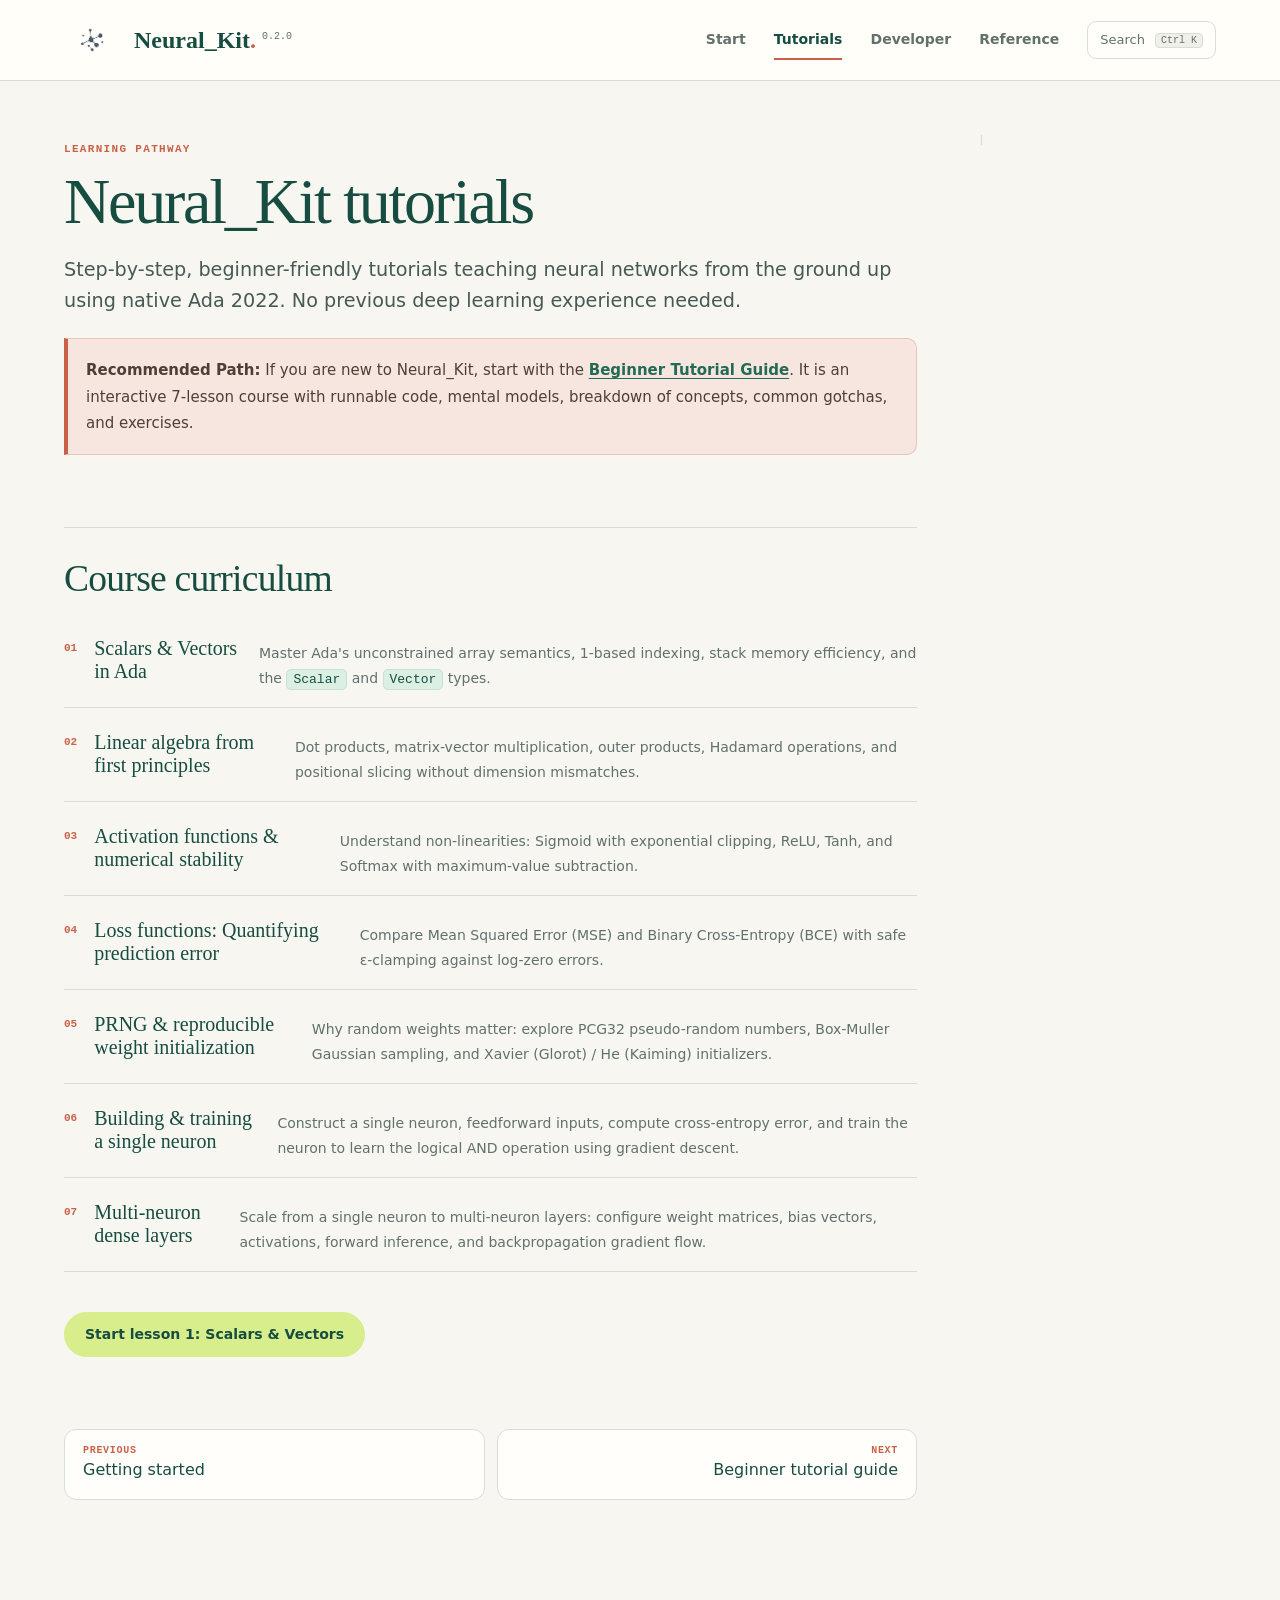
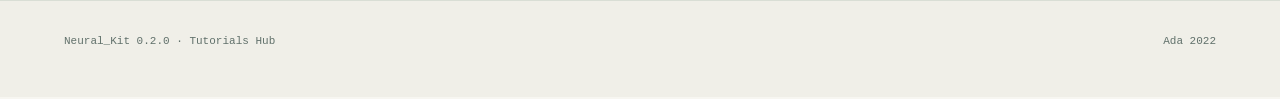
==== docs/tutorials/index.html @ 42a28716 "fix(docs): rename Docs to docs for GitHub Pages compatibility" ====
<!doctype html><html lang=en><head><meta charset=utf-8><meta name=viewport content="width=device-width,initial-scale=1"><title>Tutorials · Neural_Kit 0.2.0</title><link rel=stylesheet href="../styles.css"><link rel="icon" type="image/png" href="../assets/logo.png"></head><body data-r="../"><header><div class=w><a class=brand href="../index.html"><img src="../assets/logo.png" alt="Neural_Kit"><span>Neural_Kit<i>.</i><sup>0.2.0</sup></span></a><nav><a href="../getting-started.html">Start</a><a href="../tutorials/index.html" class=on>Tutorials</a><a href="../developer-overview.html">Developer</a><a href="../reference.html">Reference</a></nav><button class=sb id=sk>Search <kbd>Ctrl K</kbd></button><button class=mb id=mb aria-label=Menu>≡</button></div></header><div class="w doc"><article>
<p class=eb>Learning Pathway</p><h1>Neural_Kit tutorials</h1>
<p class=lead>Step-by-step, beginner-friendly tutorials teaching neural networks from the ground up using native Ada 2022. No previous deep learning experience needed.</p>

<div class="note"><p><b>Recommended Path:</b> If you are new to Neural_Kit, start with the <a href="beginner-guide.html"><b>Beginner Tutorial Guide</b></a>. It is an interactive 7-lesson course with runnable code, mental models, breakdown of concepts, common gotchas, and exercises.</p></div>

<h2 id="lessons">Course curriculum</h2>
<ol class=les>
<li><a href="beginner-guide.html#l1">Scalars & Vectors in Ada</a><p>Master Ada's unconstrained array semantics, 1-based indexing, stack memory efficiency, and the <code>Scalar</code> and <code>Vector</code> types.</p></li>
<li><a href="beginner-guide.html#l2">Linear algebra from first principles</a><p>Dot products, matrix-vector multiplication, outer products, Hadamard operations, and positional slicing without dimension mismatches.</p></li>
<li><a href="beginner-guide.html#l3">Activation functions & numerical stability</a><p>Understand non-linearities: Sigmoid with exponential clipping, ReLU, Tanh, and Softmax with maximum-value subtraction.</p></li>
<li><a href="beginner-guide.html#l4">Loss functions: Quantifying prediction error</a><p>Compare Mean Squared Error (MSE) and Binary Cross-Entropy (BCE) with safe ε-clamping against log-zero errors.</p></li>
<li><a href="beginner-guide.html#l5">PRNG & reproducible weight initialization</a><p>Why random weights matter: explore PCG32 pseudo-random numbers, Box-Muller Gaussian sampling, and Xavier (Glorot) / He (Kaiming) initializers.</p></li>
<li><a href="beginner-guide.html#l6">Building & training a single neuron</a><p>Construct a single neuron, feedforward inputs, compute cross-entropy error, and train the neuron to learn the logical AND operation using gradient descent.</p></li>
<li><a href="beginner-guide.html#l7">Multi-neuron dense layers</a><p>Scale from a single neuron to multi-neuron layers: configure weight matrices, bias vectors, activations, forward inference, and backpropagation gradient flow.</p></li>
</ol>

<div class="cta" style="margin-top:40px"><a class="btn p" href="beginner-guide.html">Start lesson 1: Scalars & Vectors</a></div>

<div class="pn"><a href="../getting-started.html"><small>PREVIOUS</small>Getting started</a><a href="beginner-guide.html"><small>NEXT</small>Beginner tutorial guide</a></div>

</article><aside id=toc></aside></div><footer><div class=w><span>Neural_Kit 0.2.0 · Tutorials Hub</span><span>Ada 2022</span></div></footer><div id=pal><div><input id=pi placeholder="Search the docs…"><div id=pl></div></div></div>
<script>
const IDX=[["Overview", "index.html", "Home"], ["Getting started", "getting-started.html", "Guide"], ["Tutorials index", "tutorials/index.html", "Course"], ["Beginner tutorial guide", "tutorials/beginner-guide.html", "Tutorial"], ["Developer overview", "developer-overview.html", "Architecture"], ["API reference", "reference.html", "API"]];
const $=s=>document.querySelector(s),$$=s=>[...document.querySelectorAll(s)],R=document.body.dataset.r;
$('#mb').onclick=()=>document.body.classList.toggle('open');
const P=$('#pal'),pi=$('#pi'),pl=$('#pl');let cur=[],sel=0;
const pr=()=>{const q=pi.value.toLowerCase();cur=IDX.filter(i=>(i[0]+' '+i[2]).toLowerCase().includes(q)).slice(0,9);sel=Math.min(sel,Math.max(cur.length-1,0));pl.innerHTML=cur.map((c,i)=>`<a href="${R+c[1]}" class="${i==sel?'on':''}">${c[0]}<small>${c[2]}</small></a>`).join('')};
const op=v=>{P.classList.toggle('on',v);if(v){pi.value='';sel=0;pr();pi.focus()}};
$('#sk').onclick=()=>op(1);P.onclick=e=>e.target==P&&op(0);pi.oninput=()=>{sel=0;pr()};
addEventListener('keydown',e=>{if((e.ctrlKey||e.metaKey)&&e.key=='k'){e.preventDefault();op(1)}else if(e.key=='Escape')op(0);else if(P.classList.contains('on')){if(e.key=='ArrowDown'){sel=Math.min(sel+1,cur.length-1);pr()}else if(e.key=='ArrowUp'){sel=Math.max(sel-1,0);pr()}else if(e.key=='Enter'&&cur[sel])location.href=R+cur[sel][1]}});
</script></body></html>
---- docs/styles.css ----
:root{
  --bg:#f7f6f1;--paper:#fffefa;--paper-2:#f0efe8;--ink:#20312d;--muted:#61716b;
  --line:#d9ded5;--green:#174d40;--green-2:#236b57;--mint:#dcefe3;--lime:#d8ed8b;
  --coral:#c96148;--coral-soft:#f7e6df;--serif:"Iowan Old Style","Palatino Linotype",Palatino,Georgia,serif;
  --mono:ui-monospace,"SF Mono",Menlo,Consolas,monospace
}
*{box-sizing:border-box;margin:0}
html{scroll-behavior:smooth;scroll-padding-top:90px}
body{background:var(--bg);color:var(--ink);font:16px/1.75 system-ui,-apple-system,"Segoe UI",sans-serif;-webkit-font-smoothing:antialiased}
::selection{background:var(--lime);color:var(--ink)}
button{font:inherit;color:inherit;background:none;border:0;cursor:pointer}
a{color:var(--green-2);text-underline-offset:3px}
:focus-visible{outline:3px solid var(--coral);outline-offset:3px;border-radius:5px}
.w{width:100%;max-width:1500px;padding:0 clamp(22px,5vw,84px);margin:0 auto}
header{position:sticky;top:0;z-index:9;background:rgba(255,254,250,.92);backdrop-filter:blur(16px);border-bottom:1px solid var(--line)}
header .w{display:flex;align-items:center;height:80px;gap:28px}
.brand{display:flex;align-items:center;gap:14px;font:700 24px var(--serif);text-decoration:none;color:var(--green)}
.brand img{width:56px;height:56px;border-radius:14px;object-fit:contain;display:block}.brand i{color:var(--coral);font-style:normal}.brand sup{font:10px var(--mono);color:var(--muted);margin-left:6px}
header nav{display:flex;gap:clamp(13px,2.2vw,30px);margin-left:auto;align-items:center}
header nav a{font-size:14px;font-weight:600;color:var(--muted);text-decoration:none;padding:7px 0;border-bottom:2px solid transparent;transition:.18s}
header nav a:hover{color:var(--green)}header nav a.on{color:var(--green);border-color:var(--coral)}
.sb{display:flex;gap:10px;align-items:center;border:1px solid var(--line);background:var(--paper);border-radius:9px;padding:7px 12px;font-size:13px;color:var(--muted)}.sb:hover{border-color:var(--green-2);color:var(--green)}
kbd{font:10px var(--mono);border:1px solid var(--line);border-radius:4px;padding:1px 5px;color:var(--muted);background:var(--paper-2)}.mb{display:none;font-size:24px;color:var(--green)}
.doc{display:grid;grid-template-columns:minmax(0,1fr) 235px;gap:clamp(36px,5vw,84px);padding-top:54px;padding-bottom:100px}
article{width:100%;max-width:940px;min-width:0}article>h1:first-child,article>.eb:first-child{margin-top:8px}
.eb{font:700 11px var(--mono);letter-spacing:.12em;text-transform:uppercase;color:var(--coral);margin-bottom:14px}
h1{font:500 clamp(2.55rem,5vw,4.3rem)/1.02 var(--serif);letter-spacing:-.035em;margin-bottom:20px;color:var(--green)}h1 em{color:var(--coral);font-style:normal}
h2{font:500 clamp(1.75rem,3vw,2.35rem)/1.12 var(--serif);letter-spacing:-.02em;margin:72px 0 16px;padding-top:30px;border-top:1px solid var(--line);color:var(--green)}
h3{font:700 14px var(--mono);margin:34px 0 9px;color:var(--green-2)}
p{margin:13px 0;color:var(--ink)}.lead{font-size:clamp(1.08rem,1.5vw,1.28rem);line-height:1.62;color:#465a53;max-width:850px}
code{font:13px var(--mono)}p code,li code,td code,summary code{color:#14513f;background:var(--mint);border:1px solid #c9e1d2;padding:2px 6px;border-radius:5px}
ul,ol{margin:14px 0 14px 24px;color:var(--ink)}li{margin:6px 0;padding-left:3px}li::marker{color:var(--coral)}
pre{position:relative;font:13.5px/1.72 var(--mono);background:#17241f;border:1px solid #2b4038;border-radius:14px;padding:0;margin:24px 0;overflow:hidden;tab-size:4;box-shadow:0 12px 28px rgba(30,55,45,.13)}
.mac-bar{display:flex;align-items:center;justify-content:space-between;height:40px;padding:0 15px;background:#20332c;border-bottom:1px solid #30483e;user-select:none}
.mac-dots{display:flex;align-items:center;gap:7px;width:60px}.mac-dot{width:10px;height:10px;border-radius:50%;display:inline-block}.mac-dot.r{background:#e47c68}.mac-dot.y{background:#e9c46a}.mac-dot.g{background:#8bcf91}
.mac-title{font:600 11px var(--mono);color:#c7d8cf;letter-spacing:.03em}pre .cb{font:11px var(--mono);color:#e2efac;border:1px solid #536849;border-radius:6px;padding:3px 10px;background:#304238;cursor:pointer;transition:.15s}pre .cb:hover{background:var(--lime);border-color:var(--lime);color:var(--ink)}
pre code{display:block;font:inherit;padding:17px 20px;overflow-x:auto;color:#f2f5ed;counter-reset:ln}.line{display:block;min-height:1.72em}.line::before{counter-increment:ln;content:counter(ln);display:inline-block;width:2.2em;margin-right:1.35em;color:#83958a;text-align:right;user-select:none;font-size:11px;opacity:.75}pre.sh .line::before,pre.raw .line::before{display:none}
.k{color:#f08072;font-weight:600}.t{color:#70d2b5}.f{color:#f0cb79}.s{color:#b6df8b}.n{color:#efa474}.o{color:#d7a0e7}.c{color:#91a69a;font-style:italic}.b{color:#ffa36c;font-weight:600}.flg{color:#d8ed8b}.cmd{color:#f0cb79;font-weight:600}.sc{color:#70d2b5}
table{width:100%;border-collapse:separate;border-spacing:0;margin:22px 0;font-size:14px;background:var(--paper);border:1px solid var(--line);border-radius:12px;overflow:hidden}th{font:700 11px var(--mono);letter-spacing:.07em;text-transform:uppercase;color:var(--green);text-align:left;background:var(--mint)}th,td{padding:12px 15px;border-bottom:1px solid var(--line);vertical-align:top}tr:last-child td{border-bottom:0}td{color:#46564f}td:first-child{color:var(--ink);font-weight:650}
.note{border:1px solid #e8c4b7;border-left:4px solid var(--coral);background:var(--coral-soft);padding:14px 18px;border-radius:0 10px 10px 0;margin:22px 0}.note p{margin:4px 0;color:#513d36;font-size:15px}
.hero{padding:clamp(28px,5vw,64px);margin:0 0 34px;border-radius:22px;background:var(--green);color:#fffefa;box-shadow:0 16px 36px rgba(23,77,64,.14);position:relative;overflow:hidden}.hero:after{content:"";position:absolute;width:330px;height:330px;border-radius:50%;background:rgba(216,237,139,.12);right:-90px;top:-140px}.hero>*{position:relative;z-index:1}.hero h1{color:#fffefa;max-width:760px}.hero h1 em{color:var(--lime)}.hero .eb{color:var(--lime)}.hero p{color:#e5efe9}.hero .lead{color:#e2eee7}.cta{display:flex;flex-wrap:wrap;gap:12px;margin:28px 0 4px}
.btn{display:inline-flex;align-items:center;justify-content:center;min-height:44px;padding:9px 20px;border-radius:999px;border:1px solid #9ab6a8;font-size:14px;font-weight:650;text-decoration:none;color:var(--green);background:var(--paper);transition:.18s}.btn:hover{transform:translateY(-1px);border-color:var(--lime)}.btn.p{background:var(--lime);border-color:var(--lime);color:var(--green);font-weight:750}.hero .btn:not(.p){background:transparent;border-color:#8eaa9d;color:#fffefa}
.grid{display:grid;grid-template-columns:repeat(auto-fit,minmax(min(100%,250px),1fr));gap:14px;margin:24px 0}.card{display:block;border:1px solid var(--line);border-radius:14px;padding:22px;background:var(--paper);text-decoration:none;color:var(--ink);transition:.2s}.card:hover{border-color:#8fbaa7;box-shadow:0 10px 24px rgba(35,75,60,.09);transform:translateY(-2px)}.card b{font:500 21px var(--serif);display:block;color:var(--green)}.card span{color:var(--muted);font-size:14px;line-height:1.6;display:block;margin-top:7px}.card small{font:700 10px var(--mono);letter-spacing:.08em;color:var(--coral)}
details{border:1px solid var(--line);border-radius:11px;margin:14px 0;background:var(--paper)}summary{padding:13px 16px;cursor:pointer;font-size:14px;font-weight:650;color:var(--green);list-style:none}summary::before{content:"＋ ";color:var(--coral);font-family:var(--mono)}details[open]>summary::before{content:"− "}details>div{padding:0 16px 10px}
.fl{display:flex;flex-wrap:wrap;gap:7px;margin:22px 0}.fl span{font:12px var(--mono);border:1px solid var(--line);border-radius:7px;padding:7px 10px;color:var(--muted);background:var(--paper)}.fl span:not(:last-child)::after{content:"→";color:var(--coral);margin-left:10px}.fl span:nth-child(even){color:var(--green)}
.les{list-style:none;margin:20px 0;padding:0;counter-reset:l}.les li{counter-increment:l;display:flex;gap:17px;padding:17px 0;border-bottom:1px solid var(--line)}.les li::before{content:counter(l,decimal-leading-zero);font:700 11px var(--mono);color:var(--coral);padding-top:5px}.les a{color:var(--green);font:500 20px var(--serif);text-decoration:none}.les a:hover{color:var(--coral)}.les p{margin:4px 0 0;font-size:14px;color:var(--muted)}
.done{font:11px var(--mono);border:1px solid var(--line);border-radius:999px;padding:5px 13px;color:var(--muted);margin-top:6px;background:var(--paper)}.done.on{border-color:var(--green-2);color:var(--green);background:var(--mint)}
.prog{position:sticky;top:80px;z-index:5;margin:0 0 24px;padding:12px 16px;font:11px var(--mono);color:var(--green);background:var(--paper);border:1px solid var(--line);border-radius:11px}.prog i{display:block;height:4px;background:var(--paper-2);border-radius:3px;margin-top:8px;overflow:hidden}.prog b{display:block;height:100%;width:0;background:var(--coral);transition:.3s}
.pn{display:grid;grid-template-columns:1fr 1fr;gap:12px;margin-top:72px}.pn a{border:1px solid var(--line);border-radius:12px;padding:15px 18px;text-decoration:none;color:var(--green);background:var(--paper);transition:.2s}.pn a:hover{border-color:#8fbaa7}.pn small{display:block;font:700 10px var(--mono);color:var(--coral);letter-spacing:.07em}.pn a:last-child{text-align:right}
aside{position:sticky;top:100px;align-self:start;font-size:12px;border-left:1px solid var(--line);padding:5px 0 5px 17px}aside b{display:block;font:700 10px var(--mono);letter-spacing:.12em;color:var(--coral);margin-bottom:12px;text-transform:uppercase}aside a{display:block;color:var(--muted);text-decoration:none;padding:4px 0;line-height:1.45;margin-bottom:5px}aside a:hover,aside a.on{color:var(--green);font-weight:700}
footer{border-top:1px solid var(--line);padding:34px 0 50px;color:var(--muted);font:11px var(--mono);background:#f0efe8}footer .w{display:flex;justify-content:space-between;gap:16px}
#pal{position:fixed;inset:0;background:rgba(26,44,37,.38);backdrop-filter:blur(4px);display:none;justify-content:center;align-items:flex-start;padding-top:14vh;z-index:20}#pal.on{display:flex}#pal>div{width:min(660px,92vw);background:var(--paper);border:1px solid var(--line);border-radius:14px;overflow:hidden;box-shadow:0 20px 60px rgba(20,45,35,.22)}#pal input{width:100%;background:none;border:0;border-bottom:1px solid var(--line);padding:16px 18px;color:var(--ink);font:inherit;outline:0}#pal a{display:flex;justify-content:space-between;padding:10px 18px;color:var(--ink);text-decoration:none;font-size:14px}#pal a.on{background:var(--mint);color:var(--green);font-weight:700}#pal a small{color:var(--coral);font-family:var(--mono)}
@media(max-width:1050px){.doc{grid-template-columns:minmax(0,1fr) 190px;gap:30px}.w{padding-left:26px;padding-right:26px}header .w{gap:18px}header nav{gap:14px}}
@media(max-width:820px){.doc{display:block;padding-top:34px}article{max-width:100%}aside{display:none}header .w{height:64px}header nav{display:none;position:fixed;inset:64px 0 auto;background:var(--paper);border-bottom:1px solid var(--line);flex-direction:column;align-items:stretch;padding:14px 26px 22px;gap:2px;box-shadow:0 16px 24px rgba(20,45,35,.12)}header nav a{font-size:16px;padding:10px 2px;border-bottom:1px solid var(--line)}body.open header nav{display:flex}.mb{display:block;margin-left:0}.sb{margin-left:auto}.grid{grid-template-columns:1fr 1fr}.hero{padding:30px 24px}.hero:after{right:-190px}}
@media(max-width:560px){.w{padding-left:19px;padding-right:19px}header .w{gap:12px}.brand{font-size:20px}.brand img{width:30px;height:30px}.brand sup{font-size:9px}.sb{padding:6px 9px}.sb kbd{display:none}.doc{padding-top:26px;padding-bottom:64px}h1{font-size:2.55rem}h2{margin-top:54px;font-size:1.8rem}.lead{font-size:1.08rem}.grid{grid-template-columns:1fr}.hero{border-radius:16px;margin-left:-3px;margin-right:-3px}.cta .btn{flex:1}.pn{grid-template-columns:1fr;margin-top:48px}.pn a:last-child{text-align:left}table{font-size:13px}th,td{padding:9px 9px}pre code{padding:14px 13px;font-size:12px}.line::before{margin-right:.7em;width:1.6em}footer .w{flex-direction:column;gap:8px}}
@media(prefers-reduced-motion:reduce){*,*:before,*:after{scroll-behavior:auto!important;transition:none!important;animation:none!important}}
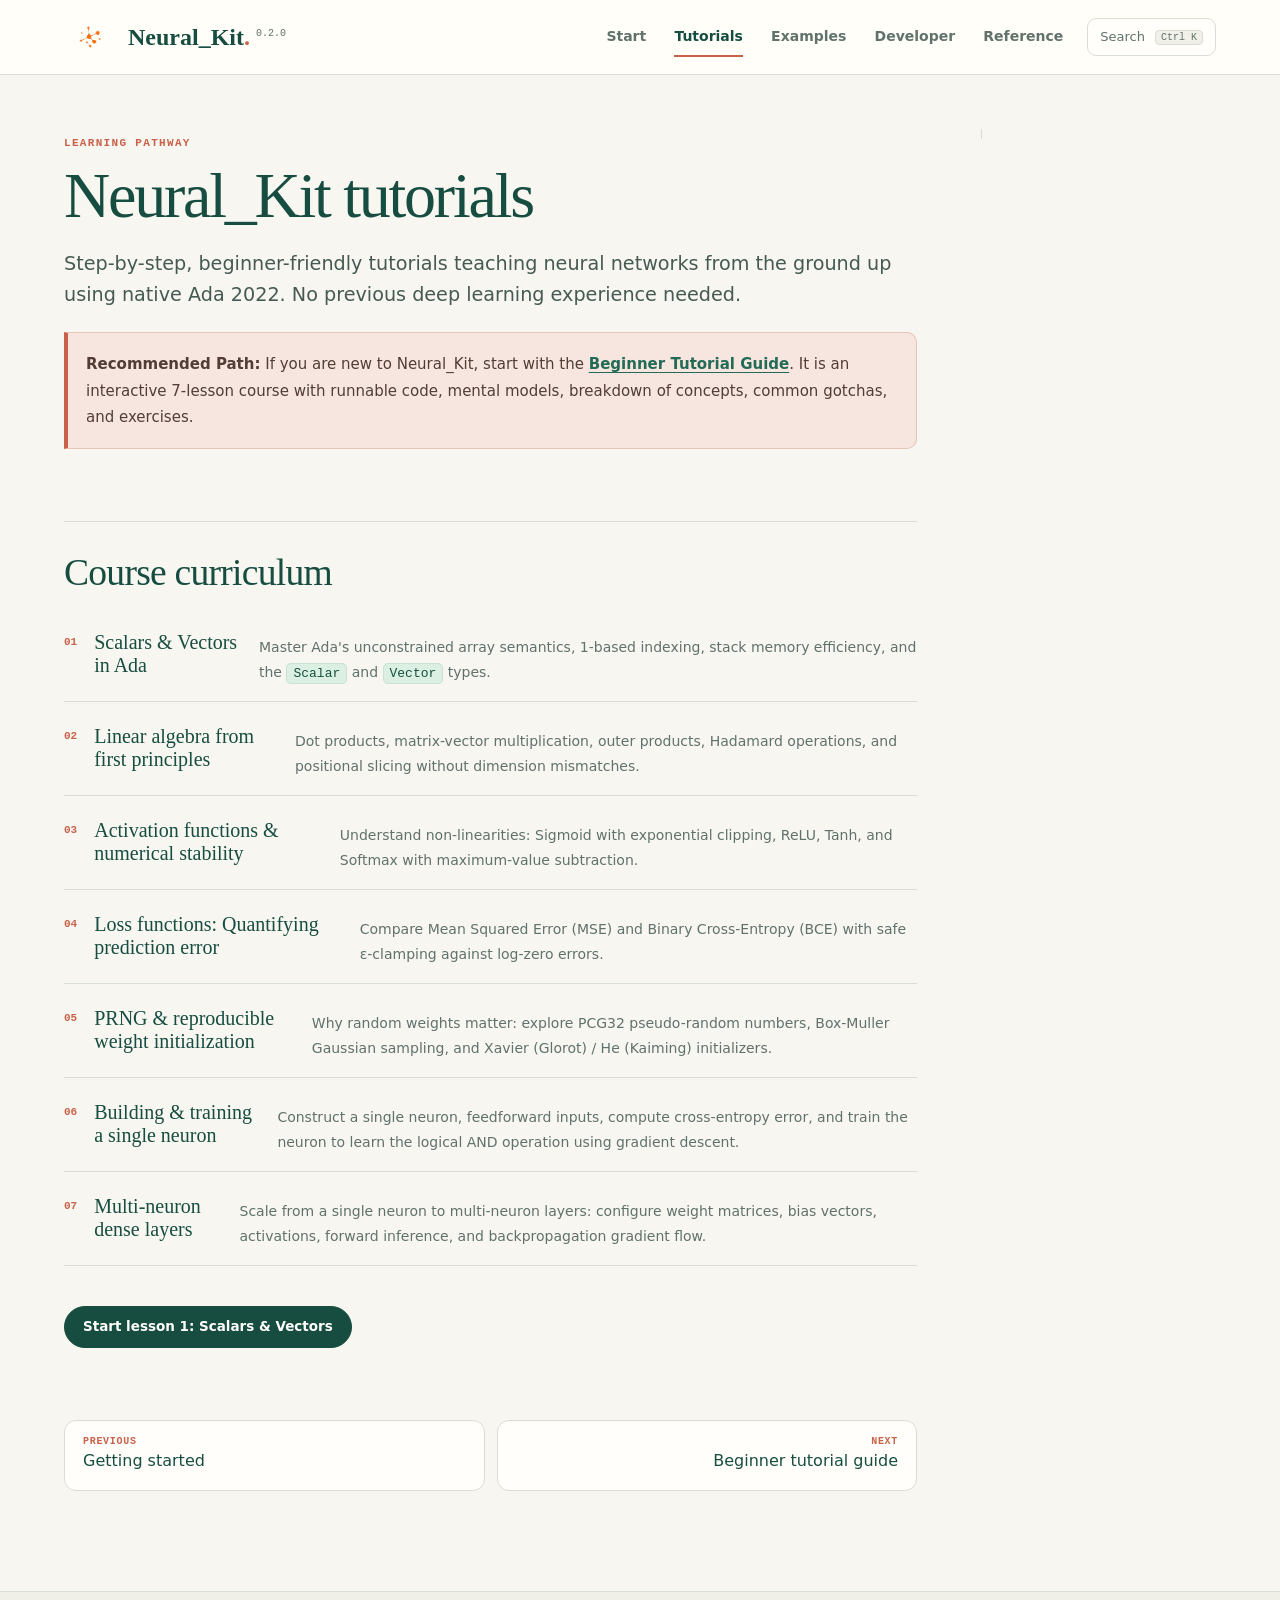
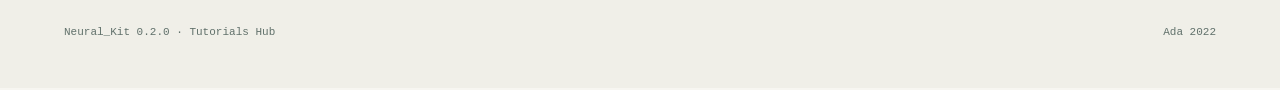
==== commit cc5cc4fd: "feat: add interactive web examples for iris classification and mnist recognition with documentation " ====
--- a/docs/tutorials/index.html
+++ b/docs/tutorials/index.html
@@ -1,4 +1,4 @@
-<!doctype html><html lang=en><head><meta charset=utf-8><meta name=viewport content="width=device-width,initial-scale=1"><title>Tutorials · Neural_Kit 0.2.0</title><link rel=stylesheet href="../styles.css"><link rel="icon" type="image/png" href="../assets/logo.png"></head><body data-r="../"><header><div class=w><a class=brand href="../index.html"><img src="../assets/logo.png" alt="Neural_Kit"><span>Neural_Kit<i>.</i><sup>0.2.0</sup></span></a><nav><a href="../getting-started.html">Start</a><a href="../tutorials/index.html" class=on>Tutorials</a><a href="../developer-overview.html">Developer</a><a href="../reference.html">Reference</a></nav><button class=sb id=sk>Search <kbd>Ctrl K</kbd></button><button class=mb id=mb aria-label=Menu>≡</button></div></header><div class="w doc"><article>
+<!doctype html><html lang=en><head><meta charset=utf-8><meta name=viewport content="width=device-width,initial-scale=1"><title>Tutorials · Neural_Kit 0.2.0</title><link rel=stylesheet href="../styles.css"><link rel="icon" type="image/png" href="../assets/logo.png"></head><body data-r="../"><header><div class=w><a class=brand href="../index.html"><img src="../assets/logo.png" alt="Neural_Kit"><span>Neural_Kit<i>.</i><sup>0.2.0</sup></span></a><nav><a href="../getting-started.html">Start</a><a href="../tutorials/index.html" class=on>Tutorials</a><a href="../examples/index.html">Examples</a><a href="../developer-overview.html">Developer</a><a href="../reference.html">Reference</a></nav><button class=sb id=sk>Search <kbd>Ctrl K</kbd></button><button class=mb id=mb aria-label=Menu>≡</button></div></header><div class="w doc"><article>
 <p class=eb>Learning Pathway</p><h1>Neural_Kit tutorials</h1>
 <p class=lead>Step-by-step, beginner-friendly tutorials teaching neural networks from the ground up using native Ada 2022. No previous deep learning experience needed.</p>
 
--- a/docs/styles.css
+++ b/docs/styles.css
@@ -13,9 +13,9 @@
 :focus-visible{outline:3px solid var(--coral);outline-offset:3px;border-radius:5px}
 .w{width:100%;max-width:1500px;padding:0 clamp(22px,5vw,84px);margin:0 auto}
 header{position:sticky;top:0;z-index:9;background:rgba(255,254,250,.92);backdrop-filter:blur(16px);border-bottom:1px solid var(--line)}
-header .w{display:flex;align-items:center;height:80px;gap:28px}
-.brand{display:flex;align-items:center;gap:14px;font:700 24px var(--serif);text-decoration:none;color:var(--green)}
-.brand img{width:56px;height:56px;border-radius:14px;object-fit:contain;display:block}.brand i{color:var(--coral);font-style:normal}.brand sup{font:10px var(--mono);color:var(--muted);margin-left:6px}
+header .w{display:flex;align-items:center;height:74px;gap:24px}
+.brand{display:flex;align-items:center;gap:12px;font:700 24px var(--serif);text-decoration:none;color:var(--green)}
+.brand img{width:52px;height:52px;object-fit:contain;display:block;border-radius:0;padding:0;margin:0}.brand i{color:var(--coral);font-style:normal}.brand sup{font:10px var(--mono);color:var(--muted);margin-left:6px}
 header nav{display:flex;gap:clamp(13px,2.2vw,30px);margin-left:auto;align-items:center}
 header nav a{font-size:14px;font-weight:600;color:var(--muted);text-decoration:none;padding:7px 0;border-bottom:2px solid transparent;transition:.18s}
 header nav a:hover{color:var(--green)}header nav a.on{color:var(--green);border-color:var(--coral)}
@@ -38,8 +38,17 @@
 .k{color:#f08072;font-weight:600}.t{color:#70d2b5}.f{color:#f0cb79}.s{color:#b6df8b}.n{color:#efa474}.o{color:#d7a0e7}.c{color:#91a69a;font-style:italic}.b{color:#ffa36c;font-weight:600}.flg{color:#d8ed8b}.cmd{color:#f0cb79;font-weight:600}.sc{color:#70d2b5}
 table{width:100%;border-collapse:separate;border-spacing:0;margin:22px 0;font-size:14px;background:var(--paper);border:1px solid var(--line);border-radius:12px;overflow:hidden}th{font:700 11px var(--mono);letter-spacing:.07em;text-transform:uppercase;color:var(--green);text-align:left;background:var(--mint)}th,td{padding:12px 15px;border-bottom:1px solid var(--line);vertical-align:top}tr:last-child td{border-bottom:0}td{color:#46564f}td:first-child{color:var(--ink);font-weight:650}
 .note{border:1px solid #e8c4b7;border-left:4px solid var(--coral);background:var(--coral-soft);padding:14px 18px;border-radius:0 10px 10px 0;margin:22px 0}.note p{margin:4px 0;color:#513d36;font-size:15px}
-.hero{padding:clamp(28px,5vw,64px);margin:0 0 34px;border-radius:22px;background:var(--green);color:#fffefa;box-shadow:0 16px 36px rgba(23,77,64,.14);position:relative;overflow:hidden}.hero:after{content:"";position:absolute;width:330px;height:330px;border-radius:50%;background:rgba(216,237,139,.12);right:-90px;top:-140px}.hero>*{position:relative;z-index:1}.hero h1{color:#fffefa;max-width:760px}.hero h1 em{color:var(--lime)}.hero .eb{color:var(--lime)}.hero p{color:#e5efe9}.hero .lead{color:#e2eee7}.cta{display:flex;flex-wrap:wrap;gap:12px;margin:28px 0 4px}
-.btn{display:inline-flex;align-items:center;justify-content:center;min-height:44px;padding:9px 20px;border-radius:999px;border:1px solid #9ab6a8;font-size:14px;font-weight:650;text-decoration:none;color:var(--green);background:var(--paper);transition:.18s}.btn:hover{transform:translateY(-1px);border-color:var(--lime)}.btn.p{background:var(--lime);border-color:var(--lime);color:var(--green);font-weight:750}.hero .btn:not(.p){background:transparent;border-color:#8eaa9d;color:#fffefa}
+.hero{padding:36px 42px;margin:0 0 34px;border-radius:18px;background:var(--paper);border:1px solid var(--line);box-shadow:0 4px 20px rgba(23,77,64,.04);position:relative}
+.hero h1{font:500 clamp(2.1rem,3.8vw,3.1rem)/1.08 var(--serif);letter-spacing:-.03em;margin:12px 0 14px;color:var(--green)}
+.hero h1 em{color:var(--coral);font-style:normal}
+.hero .eb{color:var(--coral);font:700 11px var(--mono);letter-spacing:.12em;text-transform:uppercase;margin:0}
+.hero p{color:var(--ink)}
+.hero .lead{color:var(--muted);font-size:clamp(1.05rem,1.4vw,1.18rem);line-height:1.6;max-width:780px;margin:0 0 24px}
+.cta{display:flex;flex-wrap:wrap;gap:12px;margin:0}
+.btn{display:inline-flex;align-items:center;justify-content:center;min-height:42px;padding:8px 18px;border-radius:999px;border:1px solid var(--line);font-size:13.5px;font-weight:650;text-decoration:none;color:var(--green);background:var(--paper);transition:.18s}
+.btn:hover{transform:translateY(-1px);border-color:var(--green);color:var(--green);box-shadow:0 2px 8px rgba(23,77,64,.08)}
+.btn.p{background:var(--green);border-color:var(--green);color:#fffefa;font-weight:700}
+.btn.p:hover{background:var(--green-2);border-color:var(--green-2);color:#fffefa}
 .grid{display:grid;grid-template-columns:repeat(auto-fit,minmax(min(100%,250px),1fr));gap:14px;margin:24px 0}.card{display:block;border:1px solid var(--line);border-radius:14px;padding:22px;background:var(--paper);text-decoration:none;color:var(--ink);transition:.2s}.card:hover{border-color:#8fbaa7;box-shadow:0 10px 24px rgba(35,75,60,.09);transform:translateY(-2px)}.card b{font:500 21px var(--serif);display:block;color:var(--green)}.card span{color:var(--muted);font-size:14px;line-height:1.6;display:block;margin-top:7px}.card small{font:700 10px var(--mono);letter-spacing:.08em;color:var(--coral)}
 details{border:1px solid var(--line);border-radius:11px;margin:14px 0;background:var(--paper)}summary{padding:13px 16px;cursor:pointer;font-size:14px;font-weight:650;color:var(--green);list-style:none}summary::before{content:"＋ ";color:var(--coral);font-family:var(--mono)}details[open]>summary::before{content:"− "}details>div{padding:0 16px 10px}
 .fl{display:flex;flex-wrap:wrap;gap:7px;margin:22px 0}.fl span{font:12px var(--mono);border:1px solid var(--line);border-radius:7px;padding:7px 10px;color:var(--muted);background:var(--paper)}.fl span:not(:last-child)::after{content:"→";color:var(--coral);margin-left:10px}.fl span:nth-child(even){color:var(--green)}
@@ -51,6 +60,6 @@
 footer{border-top:1px solid var(--line);padding:34px 0 50px;color:var(--muted);font:11px var(--mono);background:#f0efe8}footer .w{display:flex;justify-content:space-between;gap:16px}
 #pal{position:fixed;inset:0;background:rgba(26,44,37,.38);backdrop-filter:blur(4px);display:none;justify-content:center;align-items:flex-start;padding-top:14vh;z-index:20}#pal.on{display:flex}#pal>div{width:min(660px,92vw);background:var(--paper);border:1px solid var(--line);border-radius:14px;overflow:hidden;box-shadow:0 20px 60px rgba(20,45,35,.22)}#pal input{width:100%;background:none;border:0;border-bottom:1px solid var(--line);padding:16px 18px;color:var(--ink);font:inherit;outline:0}#pal a{display:flex;justify-content:space-between;padding:10px 18px;color:var(--ink);text-decoration:none;font-size:14px}#pal a.on{background:var(--mint);color:var(--green);font-weight:700}#pal a small{color:var(--coral);font-family:var(--mono)}
 @media(max-width:1050px){.doc{grid-template-columns:minmax(0,1fr) 190px;gap:30px}.w{padding-left:26px;padding-right:26px}header .w{gap:18px}header nav{gap:14px}}
-@media(max-width:820px){.doc{display:block;padding-top:34px}article{max-width:100%}aside{display:none}header .w{height:64px}header nav{display:none;position:fixed;inset:64px 0 auto;background:var(--paper);border-bottom:1px solid var(--line);flex-direction:column;align-items:stretch;padding:14px 26px 22px;gap:2px;box-shadow:0 16px 24px rgba(20,45,35,.12)}header nav a{font-size:16px;padding:10px 2px;border-bottom:1px solid var(--line)}body.open header nav{display:flex}.mb{display:block;margin-left:0}.sb{margin-left:auto}.grid{grid-template-columns:1fr 1fr}.hero{padding:30px 24px}.hero:after{right:-190px}}
+@media(max-width:820px){.doc{display:block;padding-top:34px}article{max-width:100%}aside{display:none}header .w{height:64px}header nav{display:none;position:fixed;inset:64px 0 auto;background:var(--paper);border-bottom:1px solid var(--line);flex-direction:column;align-items:stretch;padding:14px 26px 22px;gap:2px;box-shadow:0 16px 24px rgba(20,45,35,.12)}header nav a{font-size:16px;padding:10px 2px;border-bottom:1px solid var(--line)}body.open header nav{display:flex}.mb{display:block;margin-left:0}.sb{margin-left:auto}.grid{grid-template-columns:1fr 1fr}.hero{padding:26px 20px}}
 @media(max-width:560px){.w{padding-left:19px;padding-right:19px}header .w{gap:12px}.brand{font-size:20px}.brand img{width:30px;height:30px}.brand sup{font-size:9px}.sb{padding:6px 9px}.sb kbd{display:none}.doc{padding-top:26px;padding-bottom:64px}h1{font-size:2.55rem}h2{margin-top:54px;font-size:1.8rem}.lead{font-size:1.08rem}.grid{grid-template-columns:1fr}.hero{border-radius:16px;margin-left:-3px;margin-right:-3px}.cta .btn{flex:1}.pn{grid-template-columns:1fr;margin-top:48px}.pn a:last-child{text-align:left}table{font-size:13px}th,td{padding:9px 9px}pre code{padding:14px 13px;font-size:12px}.line::before{margin-right:.7em;width:1.6em}footer .w{flex-direction:column;gap:8px}}
 @media(prefers-reduced-motion:reduce){*,*:before,*:after{scroll-behavior:auto!important;transition:none!important;animation:none!important}}
